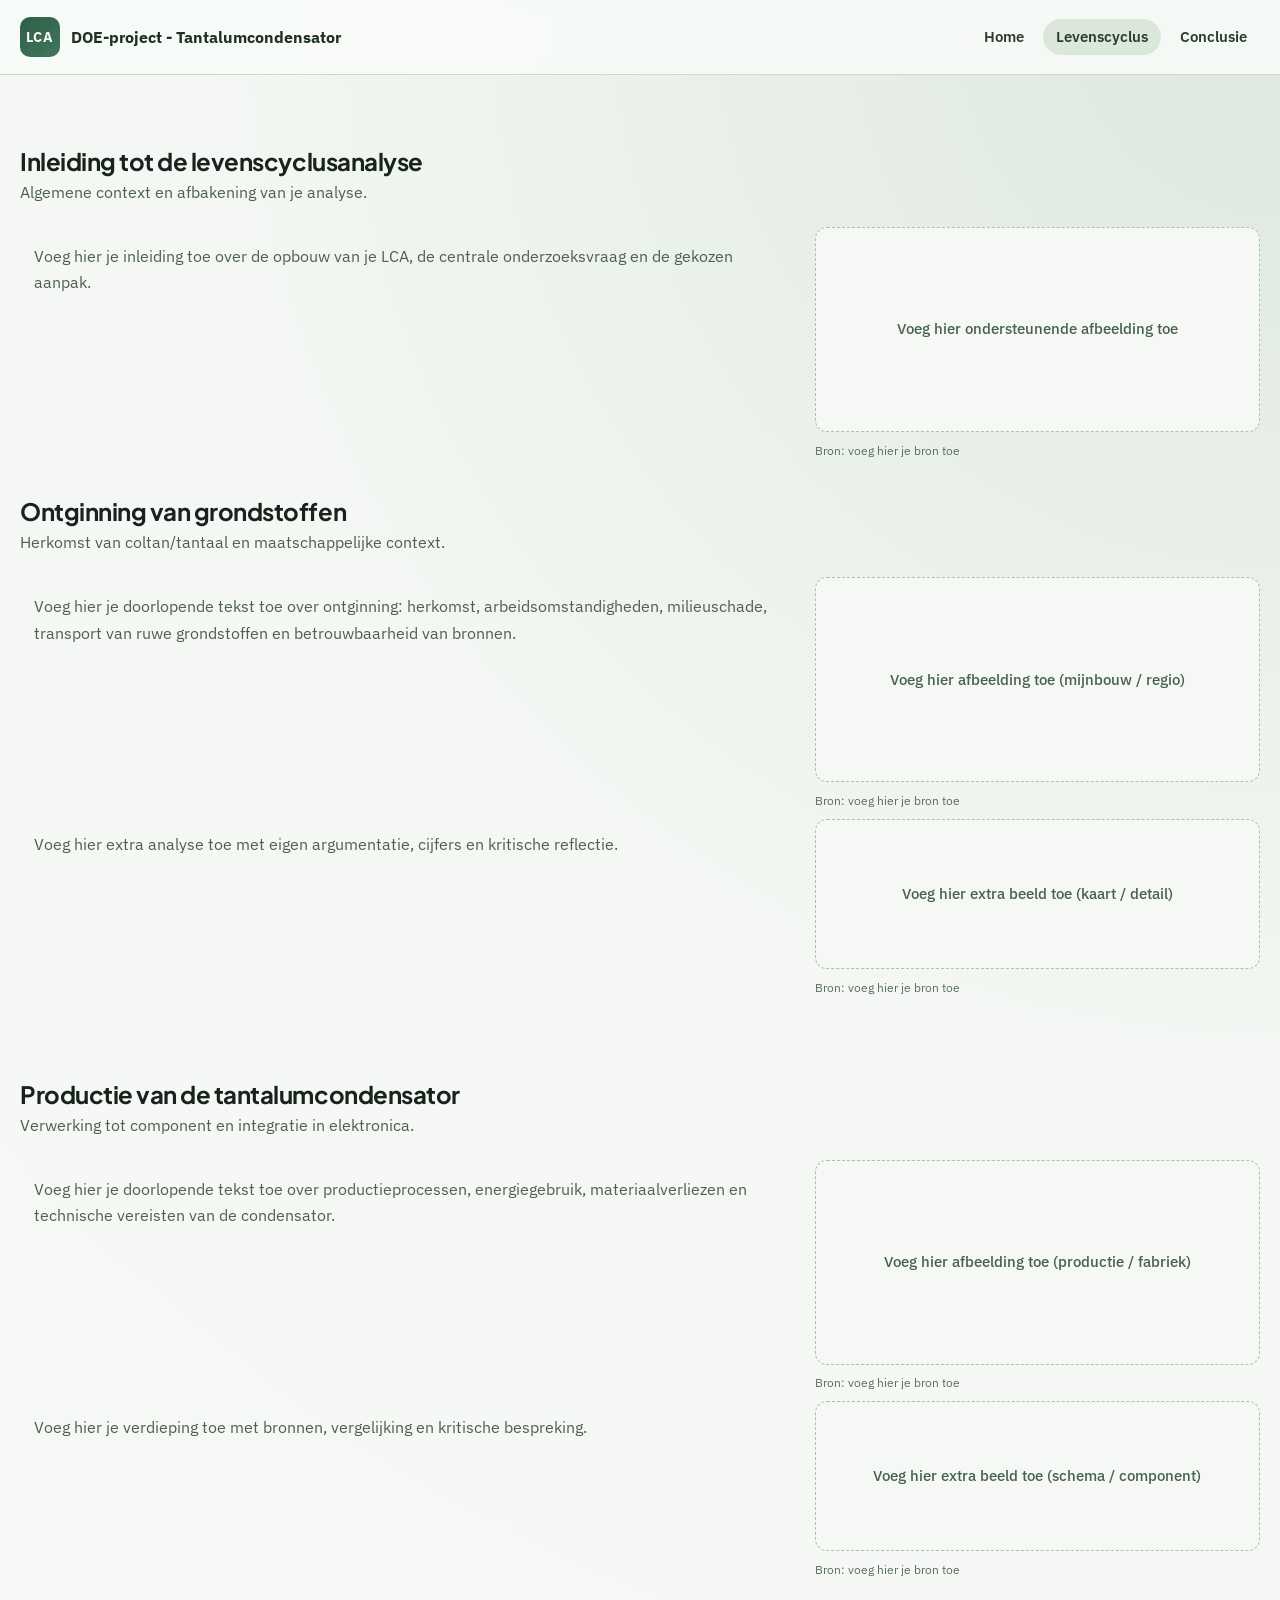
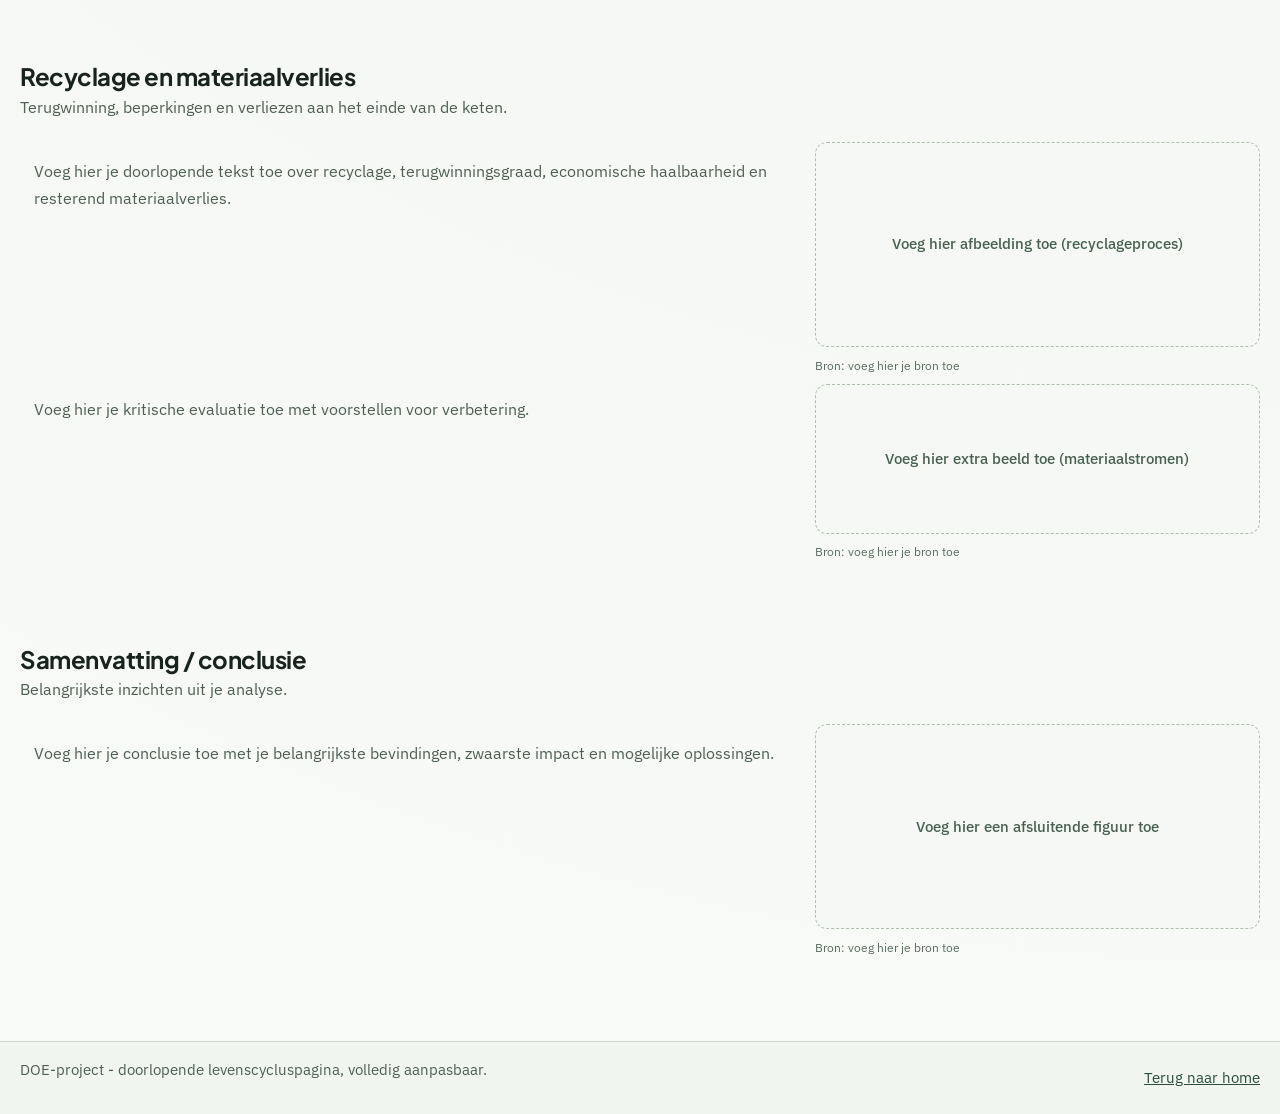
==== lifecycle.html @ dedd94fa "first commit" ====
<!doctype html>
<html lang="nl">
  <head>
    <meta charset="UTF-8" />
    <meta name="viewport" content="width=device-width, initial-scale=1.0" />
    <title>Levenscycluspagina - Tantalumcondensator</title>
    <link rel="preconnect" href="https://fonts.googleapis.com" />
    <link rel="preconnect" href="https://fonts.gstatic.com" crossorigin />
    <link
      href="https://fonts.googleapis.com/css2?family=IBM+Plex+Sans:wght@400;500;600;700&family=Plus+Jakarta+Sans:wght@500;700;800&display=swap"
      rel="stylesheet"
    />
    <link rel="stylesheet" href="style.css" />
  </head>
  <body>
    <a id="top"></a>
    <header class="topbar">
      <div class="container nav-wrap">
        <a href="index.html" class="brand">
          <span class="brand-mark">LCA</span>
          <span>DOE-project - Tantalumcondensator</span>
        </a>
        <nav aria-label="Hoofdnavigatie">
          <ul class="nav-list">
            <li><a href="index.html">Home</a></li>
            <li><a href="lifecycle.html" class="active">Levenscyclus</a></li>
            <li><a href="#samenvatting">Conclusie</a></li>
          </ul>
        </nav>
      </div>
    </header>

    <main class="section">
      <div class="container full-page-flow">
        <section id="inleiding" class="lifecycle-section">
          <header class="section-title">
            <h1>Inleiding tot de levenscyclusanalyse</h1>
            <p>Algemene context en afbakening van je analyse.</p>
          </header>
          <div class="content-card">
            <div class="content-row">
              <div class="text-col">
                <p class="editable tall-editable">
                  Voeg hier je inleiding toe over de opbouw van je LCA, de centrale onderzoeksvraag
                  en de gekozen aanpak.
                </p>
              </div>
              <div class="media-col">
                <!-- Foto-template:
                <figure class="image-figure">
                  <p class="image-source top">Bron: naam, link of auteur (boven de foto)</p>
                  <img src="assets/images/jouw-foto.jpg" alt="Beschrijf kort wat op de foto staat" class="section-image" />
                  <figcaption class="image-source">Bron: naam, link of auteur (onder de foto)</figcaption>
                </figure>
                -->
                <div class="image-placeholder right-image">
                  <span>Voeg hier ondersteunende afbeelding toe</span>
                </div>
                <p class="image-source">Bron: voeg hier je bron toe</p>
              </div>
            </div>
          </div>
        </section>

        <section id="ontginning" class="lifecycle-section">
          <header class="section-title">
            <h2>Ontginning van grondstoffen</h2>
            <p>Herkomst van coltan/tantaal en maatschappelijke context.</p>
          </header>
          <div class="content-card">
            <div class="content-row">
              <div class="text-col">
                <p class="editable tall-editable">
                  Voeg hier je doorlopende tekst toe over ontginning: herkomst, arbeidsomstandigheden,
                  milieuschade, transport van ruwe grondstoffen en betrouwbaarheid van bronnen.
                </p>
                <p class="editable tall-editable">
                  Voeg hier extra analyse toe met eigen argumentatie, cijfers en kritische reflectie.
                </p>
              </div>
              <div class="media-col">
                <div class="image-placeholder right-image">
                  <span>Voeg hier afbeelding toe (mijnbouw / regio)</span>
                </div>
                <p class="image-source">Bron: voeg hier je bron toe</p>
                <div class="image-placeholder right-image small-gap">
                  <span>Voeg hier extra beeld toe (kaart / detail)</span>
                </div>
                <p class="image-source">Bron: voeg hier je bron toe</p>
              </div>
            </div>
          </div>
        </section>

        <section id="productie" class="lifecycle-section">
          <header class="section-title">
            <h2>Productie van de tantalumcondensator</h2>
            <p>Verwerking tot component en integratie in elektronica.</p>
          </header>
          <div class="content-card">
            <div class="content-row">
              <div class="text-col">
                <p class="editable tall-editable">
                  Voeg hier je doorlopende tekst toe over productieprocessen, energiegebruik,
                  materiaalverliezen en technische vereisten van de condensator.
                </p>
                <p class="editable tall-editable">
                  Voeg hier je verdieping toe met bronnen, vergelijking en kritische bespreking.
                </p>
              </div>
              <div class="media-col">
                <div class="image-placeholder right-image">
                  <span>Voeg hier afbeelding toe (productie / fabriek)</span>
                </div>
                <p class="image-source">Bron: voeg hier je bron toe</p>
                <div class="image-placeholder right-image small-gap">
                  <span>Voeg hier extra beeld toe (schema / component)</span>
                </div>
                <p class="image-source">Bron: voeg hier je bron toe</p>
              </div>
            </div>
          </div>
        </section>

        <section id="recyclage" class="lifecycle-section">
          <header class="section-title">
            <h2>Recyclage en materiaalverlies</h2>
            <p>Terugwinning, beperkingen en verliezen aan het einde van de keten.</p>
          </header>
          <div class="content-card">
            <div class="content-row">
              <div class="text-col">
                <p class="editable tall-editable">
                  Voeg hier je doorlopende tekst toe over recyclage, terugwinningsgraad,
                  economische haalbaarheid en resterend materiaalverlies.
                </p>
                <p class="editable tall-editable">
                  Voeg hier je kritische evaluatie toe met voorstellen voor verbetering.
                </p>
              </div>
              <div class="media-col">
                <div class="image-placeholder right-image">
                  <span>Voeg hier afbeelding toe (recyclageproces)</span>
                </div>
                <p class="image-source">Bron: voeg hier je bron toe</p>
                <div class="image-placeholder right-image small-gap">
                  <span>Voeg hier extra beeld toe (materiaalstromen)</span>
                </div>
                <p class="image-source">Bron: voeg hier je bron toe</p>
              </div>
            </div>
          </div>
        </section>

        <section id="samenvatting" class="lifecycle-section">
          <header class="section-title">
            <h2>Samenvatting / conclusie</h2>
            <p>Belangrijkste inzichten uit je analyse.</p>
          </header>
          <div class="content-card">
            <div class="content-row">
              <div class="text-col">
                <p class="editable tall-editable">
                  Voeg hier je conclusie toe met je belangrijkste bevindingen,
                  zwaarste impact en mogelijke oplossingen.
                </p>
              </div>
              <div class="media-col">
                <div class="image-placeholder right-image">
                  <span>Voeg hier een afsluitende figuur toe</span>
                </div>
                <p class="image-source">Bron: voeg hier je bron toe</p>
              </div>
            </div>
          </div>
        </section>
      </div>
    </main>

    <button id="backToTop" class="back-to-top" type="button" aria-label="Terug naar boven">
      Naar boven
    </button>

    <footer class="site-footer">
      <div class="container footer-wrap">
        <p>DOE-project - doorlopende levenscycluspagina, volledig aanpasbaar.</p>
        <a href="index.html">Terug naar home</a>
      </div>
    </footer>

    <script src="script.js"></script>
  </body>
</html>
---- style.css ----
:root {
  --bg: #f4f7f3;
  --surface: #ffffff;
  --surface-soft: #edf3ec;
  --line: #ced8cd;
  --line-strong: #9fb19d;
  --text: #1f2b22;
  --muted: #4d5f53;
  --primary: #2f5d46;
  --primary-deep: #244635;
  --shadow: 0 10px 30px rgba(23, 38, 29, 0.08);
}

*,
*::before,
*::after {
  box-sizing: border-box;
}

html {
  scroll-behavior: smooth;
}

body {
  margin: 0;
  font-family: "IBM Plex Sans", "Segoe UI", sans-serif;
  color: var(--text);
  background: radial-gradient(circle at top right, #dde8de 0%, var(--bg) 36%, #f8faf7 100%);
  line-height: 1.65;
}

h1,
h2,
h3 {
  margin: 0 0 0.65rem;
  line-height: 1.2;
  font-family: "Plus Jakarta Sans", "Segoe UI", sans-serif;
  letter-spacing: -0.02em;
  color: #17231c;
}

p {
  margin: 0 0 1rem;
  color: var(--muted);
}

a {
  color: inherit;
}

.container {
  width: min(1280px, calc(100% - 2.5rem));
  margin: 0 auto;
}

.section {
  padding: 4.5rem 0;
}

.section-soft {
  background: linear-gradient(140deg, #e6efe7 0%, #f3f6ef 100%);
  border-top: 1px solid var(--line);
  border-bottom: 1px solid var(--line);
}

.topbar {
  position: sticky;
  top: 0;
  z-index: 100;
  backdrop-filter: blur(8px);
  background: rgba(248, 251, 248, 0.9);
  border-bottom: 1px solid var(--line);
}

.nav-wrap {
  min-height: 74px;
  display: flex;
  align-items: center;
  justify-content: space-between;
  gap: 1rem;
}

.brand {
  display: flex;
  align-items: center;
  gap: 0.7rem;
  text-decoration: none;
  font-weight: 700;
  color: #203027;
}

.brand-mark {
  width: 40px;
  height: 40px;
  border-radius: 10px;
  background: linear-gradient(140deg, var(--primary), #41785d);
  color: #f5f8f4;
  display: inline-flex;
  align-items: center;
  justify-content: center;
  font-size: 0.86rem;
  letter-spacing: 0.05em;
}

.nav-list {
  margin: 0;
  padding: 0;
  list-style: none;
  display: flex;
  align-items: center;
  gap: 0.4rem;
}

.nav-list a {
  text-decoration: none;
  padding: 0.52rem 0.8rem;
  border-radius: 999px;
  color: #2b3d31;
  font-weight: 600;
  font-size: 0.92rem;
}

.nav-list a:hover,
.nav-list a.active {
  background: #dce7dc;
}

.hero-grid {
  display: grid;
  grid-template-columns: 1.2fr 0.8fr;
  gap: 2rem;
}

.eyebrow {
  text-transform: uppercase;
  letter-spacing: 0.08em;
  font-size: 0.77rem;
  font-weight: 700;
  color: #355f46;
  margin-bottom: 0.8rem;
}

.hero h1 {
  font-size: clamp(1.95rem, 3vw, 2.9rem);
  max-width: 20ch;
}

.hero-actions {
  margin-top: 1.5rem;
  display: flex;
  flex-wrap: wrap;
  gap: 0.7rem;
}

.btn {
  text-decoration: none;
  border-radius: 12px;
  padding: 0.72rem 1rem;
  font-weight: 600;
  border: 1px solid transparent;
}

.btn-primary {
  background: var(--primary);
  color: #f6faf7;
}

.btn-primary:hover {
  background: var(--primary-deep);
}

.btn-secondary {
  border-color: var(--line-strong);
  color: #274033;
  background: #f8fbf8;
}

.btn-secondary:hover {
  background: #edf3ee;
}

.mmm-card {
  background: var(--surface);
  border: 1px solid var(--line);
  border-radius: 18px;
  padding: 1.3rem;
  box-shadow: var(--shadow);
}

.section-head {
  margin-bottom: 1rem;
}

.focus-matrix {
  margin: 1rem auto 0;
  max-width: 1040px;
  display: grid;
  grid-template-columns: repeat(3, minmax(0, 1fr));
  gap: 1rem;
}

.focus-card {
  text-decoration: none;
  border: 1px solid #c2d0c2;
  border-radius: 18px;
  background: linear-gradient(145deg, #f9fcf9 0%, #eff5ef 100%);
  padding: 1rem 1rem 1.1rem;
  color: #203429;
  box-shadow: 0 8px 18px rgba(35, 54, 43, 0.08);
  min-height: 170px;
}

.focus-card:hover {
  border-color: #97ad98;
  background: #f3f8f3;
}

.focus-index {
  display: inline-block;
  margin-bottom: 0.45rem;
  padding: 0.12rem 0.5rem;
  border-radius: 999px;
  background: #dce8dc;
  color: #3b5c47;
  font-weight: 700;
  font-size: 0.76rem;
}

.focus-card h3 {
  margin-bottom: 0.24rem;
}

.focus-card p {
  margin-bottom: 0;
}

.full-page-flow {
  display: grid;
  gap: 1.6rem;
}

.lifecycle-section {
  scroll-margin-top: 100px;
}

.section-title h1,
.section-title h2 {
  margin-bottom: 0.2rem;
}

.content-card {
  background: transparent;
  border: 0;
  border-radius: 0;
  padding: 0.35rem 0 0.8rem;
  box-shadow: none;
}

.content-row {
  display: grid;
  grid-template-columns: 1.75fr 1fr;
  gap: 1rem;
  align-items: start;
}

.text-col {
  display: grid;
  gap: 0.75rem;
}

.media-col {
  display: grid;
  gap: 0.6rem;
}

.image-figure {
  margin: 0;
  display: grid;
  gap: 0.35rem;
}

.section-image {
  width: 100%;
  display: block;
  border-radius: 12px;
  border: 1px solid #afbfad;
  background: #eef4ee;
  object-fit: cover;
  min-height: 205px;
}

.section-image.small {
  min-height: 150px;
}

.image-source {
  margin: 0;
  font-size: 0.78rem;
  color: #5a6d61;
  line-height: 1.4;
}

.image-source.top {
  order: -1;
}

.editable {
  border: 0;
  border-radius: 12px;
  padding: 1rem 0.9rem;
  background: transparent;
  box-shadow: none;
  min-height: 170px;
}

.large-editable {
  min-height: 220px;
}

.tall-editable {
  min-height: 210px;
}

.image-placeholder {
  min-height: 160px;
  border-radius: 12px;
  border: 1px dashed #afbfad;
  background: #f5f8f4;
  display: grid;
  place-items: center;
  text-align: center;
  padding: 0.8rem;
  color: #47614e;
  font-weight: 500;
  font-size: 0.92rem;
}

.right-image {
  min-height: 205px;
}

.small-gap {
  min-height: 150px;
}

.site-footer {
  border-top: 1px solid var(--line);
  background: #f1f5f0;
}

.footer-wrap {
  min-height: 72px;
  display: flex;
  align-items: center;
  justify-content: space-between;
  gap: 1rem;
  font-size: 0.93rem;
}

.footer-wrap a {
  color: #294d3a;
}

.back-to-top {
  position: fixed;
  right: 16px;
  bottom: 16px;
  border: 1px solid #8fa88b;
  background: #f7faf6;
  color: #254636;
  border-radius: 999px;
  padding: 0.6rem 0.9rem;
  font-weight: 700;
  cursor: pointer;
  opacity: 0;
  pointer-events: none;
  transform: translateY(8px);
  transition: all 0.2s ease;
}

.back-to-top.visible {
  opacity: 1;
  pointer-events: auto;
  transform: translateY(0);
}

@media (max-width: 1024px) {
  .hero-grid {
    grid-template-columns: 1fr;
  }

  .content-row {
    grid-template-columns: 1fr;
  }

  .media-col {
    order: 2;
  }
}

@media (max-width: 760px) {
  .container {
    width: calc(100% - 1.25rem);
  }

  .nav-wrap {
    flex-direction: column;
    align-items: flex-start;
    padding: 0.7rem 0;
  }

  .nav-list {
    flex-wrap: wrap;
  }

  .focus-matrix {
    grid-template-columns: 1fr;
    gap: 0.65rem;
  }

  .focus-card {
    min-height: auto;
  }

  .footer-wrap {
    padding: 0.8rem 0;
    flex-direction: column;
    align-items: flex-start;
  }
}
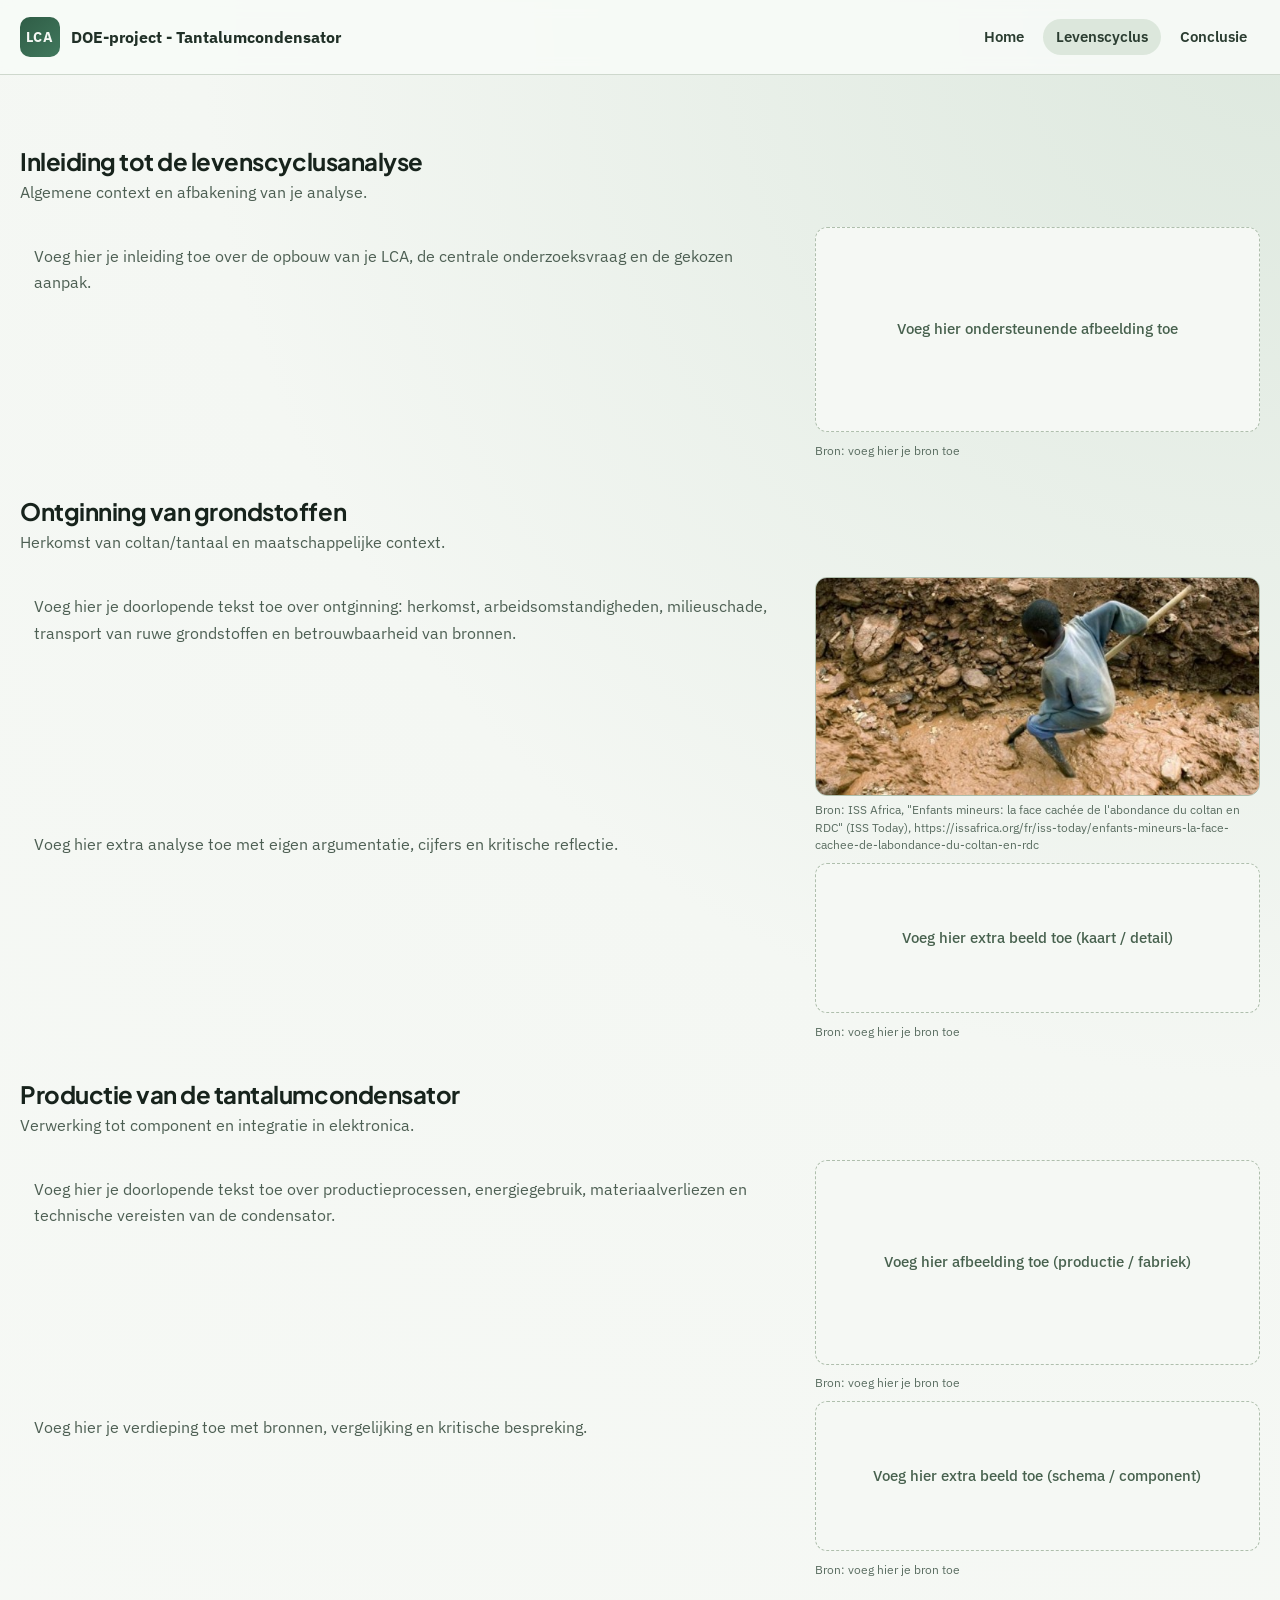
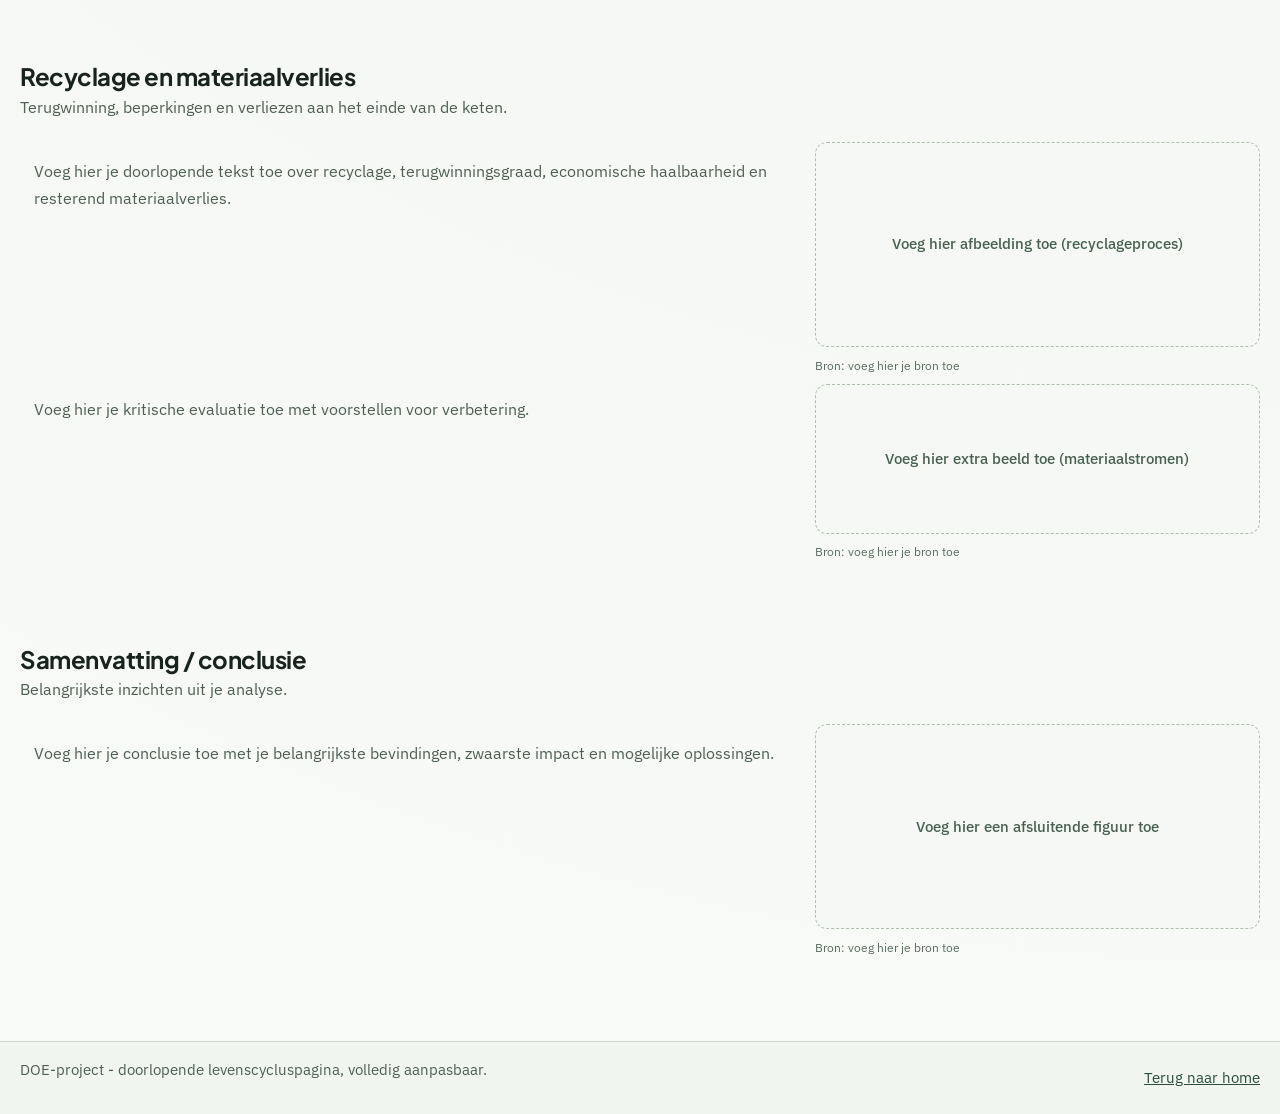
==== commit 53819f88: "Update website content and styling" ====
--- a/lifecycle.html
+++ b/lifecycle.html
@@ -46,13 +46,6 @@
                 </p>
               </div>
               <div class="media-col">
-                <!-- Foto-template:
-                <figure class="image-figure">
-                  <p class="image-source top">Bron: naam, link of auteur (boven de foto)</p>
-                  <img src="assets/images/jouw-foto.jpg" alt="Beschrijf kort wat op de foto staat" class="section-image" />
-                  <figcaption class="image-source">Bron: naam, link of auteur (onder de foto)</figcaption>
-                </figure>
-                -->
                 <div class="image-placeholder right-image">
                   <span>Voeg hier ondersteunende afbeelding toe</span>
                 </div>
@@ -79,10 +72,17 @@
                 </p>
               </div>
               <div class="media-col">
-                <div class="image-placeholder right-image">
-                  <span>Voeg hier afbeelding toe (mijnbouw / regio)</span>
-                </div>
-                <p class="image-source">Bron: voeg hier je bron toe</p>
+                <figure class="image-figure">
+                  <img
+                    src="2021-10-18-iss-today-coltan-banner.jpg"
+                    alt="Foto van coltan-ontginning"
+                    class="section-image"
+                  />
+                  <figcaption class="image-source">
+                    Bron: ISS Africa, "Enfants mineurs: la face cachée de l'abondance du coltan en RDC"
+                    (ISS Today), https://issafrica.org/fr/iss-today/enfants-mineurs-la-face-cachee-de-labondance-du-coltan-en-rdc
+                  </figcaption>
+                </figure>
                 <div class="image-placeholder right-image small-gap">
                   <span>Voeg hier extra beeld toe (kaart / detail)</span>
                 </div>
